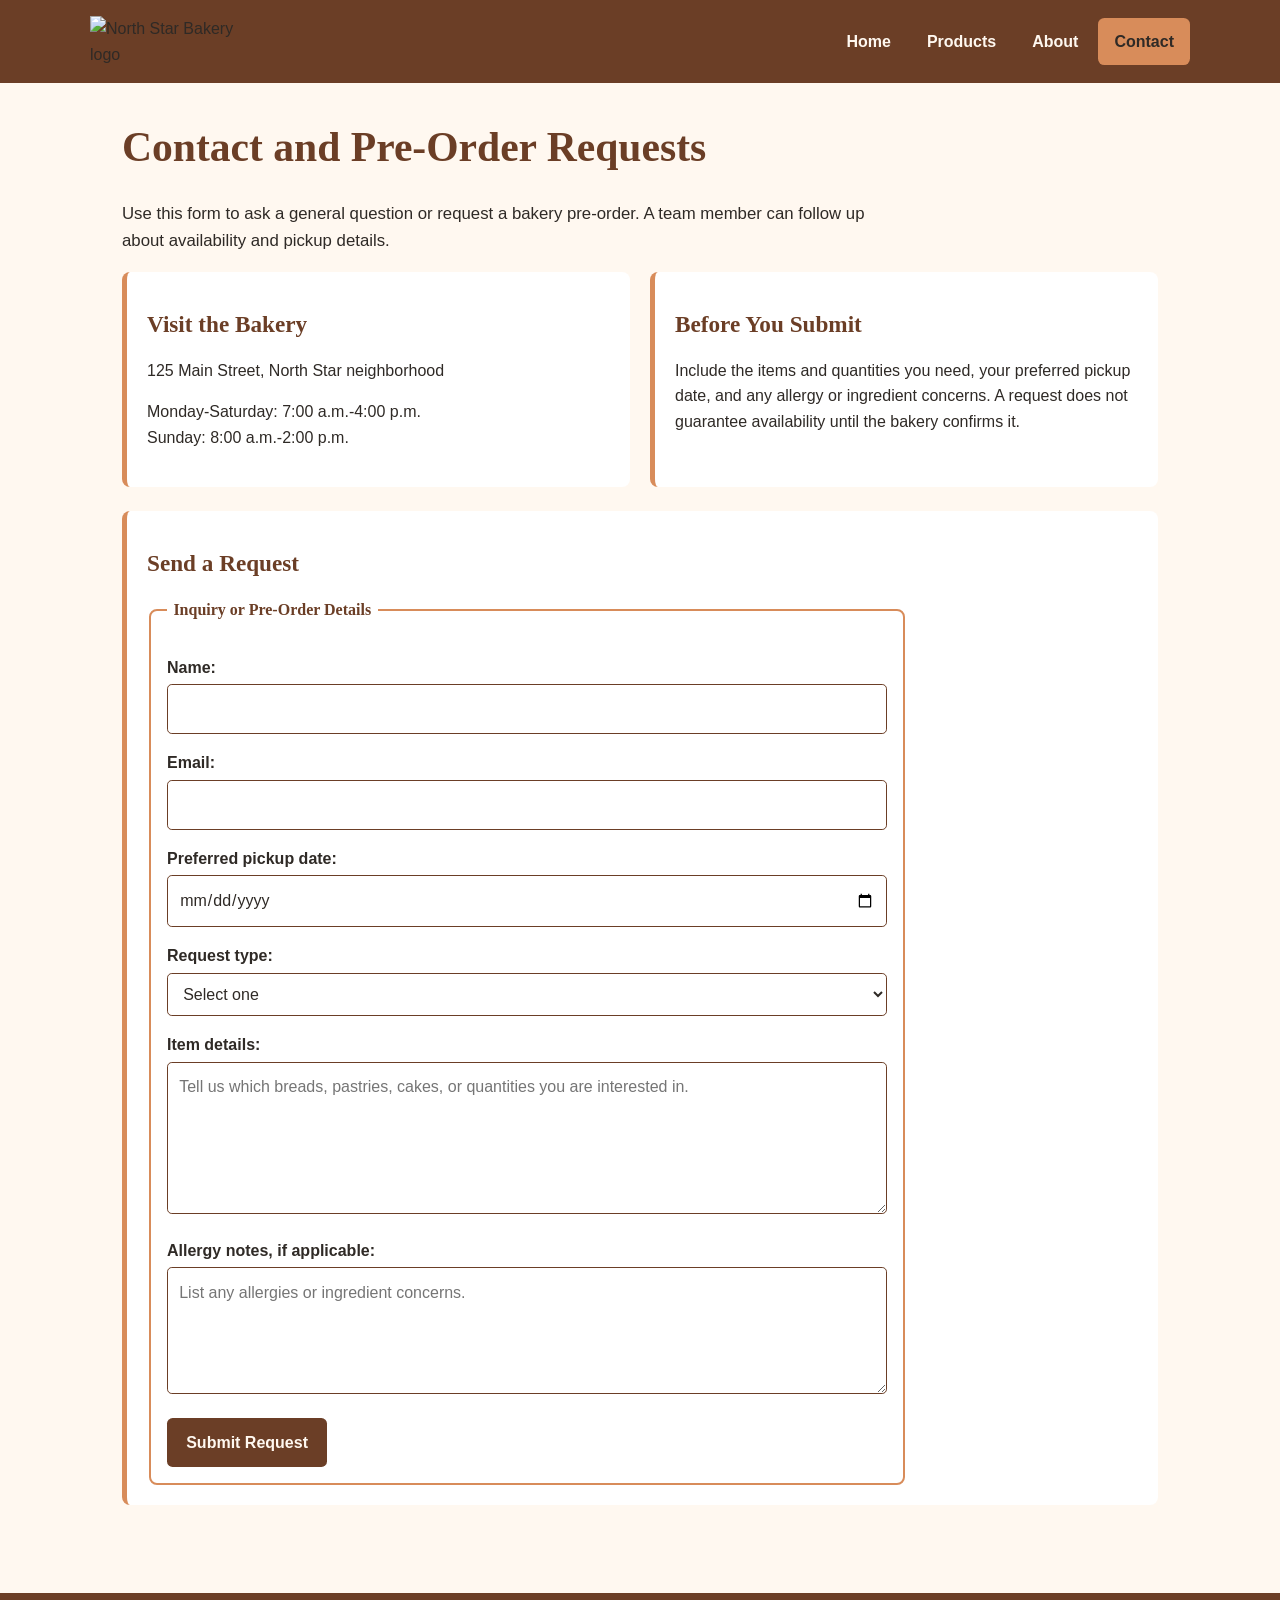
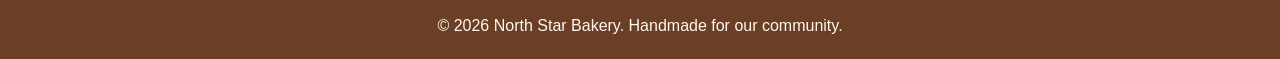
==== contact.html @ d8a86858 "Add files via upload" ====
<!DOCTYPE html>
<html lang="en">
<head>
    <meta charset="UTF-8">
    <meta name="viewport" content="width=device-width, initial-scale=1.0">
    <title>North Star Bakery | Contact</title>
    <link rel="stylesheet" href="styles.css">
</head>
<body>
    <a class="skip-link" href="#main-content">Skip to main content</a>
    <header><div class="header-inner">
        <img class="logo" src="Bakery_c/bakery-logo_c.png" alt="North Star Bakery logo">
        <nav aria-label="Main navigation"><ul>
            <li><a href="index.html">Home</a></li><li><a href="products.html">Products</a></li><li><a href="about.html">About</a></li><li><a href="contact.html" aria-current="page">Contact</a></li>
        </ul></nav>
    </div></header>

    <main id="main-content">
        <h1>Contact and Pre-Order Requests</h1>
        <p class="page-intro">Use this form to ask a general question or request a bakery pre-order. A team member can follow up about availability and pickup details.</p>

        <div class="flex-group">
            <section class="card"><h2>Visit the Bakery</h2><p>125 Main Street, North Star neighborhood</p><p>Monday-Saturday: 7:00 a.m.-4:00 p.m.<br>Sunday: 8:00 a.m.-2:00 p.m.</p></section>
            <section class="card"><h2>Before You Submit</h2><p>Include the items and quantities you need, your preferred pickup date, and any allergy or ingredient concerns. A request does not guarantee availability until the bakery confirms it.</p></section>
        </div>

        <section>
            <h2>Send a Request</h2>
            <form action="#" method="post">
                <fieldset><legend>Inquiry or Pre-Order Details</legend>
                    <p><label for="name">Name:</label><input type="text" id="name" name="name" required minlength="2" maxlength="60"></p>
                    <p><label for="email">Email:</label><input type="email" id="email" name="email" required></p>
                    <p><label for="pickup-date">Preferred pickup date:</label><input type="date" id="pickup-date" name="pickup-date" required></p>
                    <p><label for="request-type">Request type:</label><select id="request-type" name="request-type" required><option value="">Select one</option><option value="pre-order">Pre-order</option><option value="general-question">General question</option></select></p>
                    <p><label for="item-details">Item details:</label><textarea id="item-details" name="item-details" rows="5" required minlength="5" maxlength="500" placeholder="Tell us which breads, pastries, cakes, or quantities you are interested in."></textarea></p>
                    <p><label for="allergy-notes">Allergy notes, if applicable:</label><textarea id="allergy-notes" name="allergy-notes" rows="4" maxlength="300" placeholder="List any allergies or ingredient concerns."></textarea></p>
                    <button type="submit">Submit Request</button>
                </fieldset>
            </form>
        </section>
    </main>
    <footer><p>&copy; 2026 North Star Bakery. Handmade for our community.</p></footer>
</body>
</html>
---- styles.css ----
/* North Star Bakery - Touchstone 3 */
:root {
    --cream: #FFF8F0;
    --brown: #6B3E26;
    --peach: #D88C5A;
    --charcoal: #2F2A26;
}

* { box-sizing: border-box; }

body {
    margin: 0;
    background: var(--cream);
    color: var(--charcoal);
    font-family: Arial, Helvetica, sans-serif;
    font-size: 1rem;
    line-height: 1.6;
}

img, video { max-width: 100%; height: auto; }

a { color: var(--brown); }
a:hover, a:focus { color: var(--charcoal); }

.skip-link {
    position: absolute;
    left: -9999px;
    top: 0;
}
.skip-link:focus {
    left: 1rem;
    top: 1rem;
    background: var(--cream);
    color: var(--charcoal);
    padding: .75rem 1rem;
    z-index: 10;
}

header {
    background: var(--brown);
    padding: 1rem;
}

.header-inner {
    max-width: 1100px;
    margin: 0 auto;
    display: flex;
    flex-direction: column;
    align-items: center;
    gap: 1rem;
}

.logo {
    width: 150px;
    max-height: 110px;
    object-fit: contain;
}

nav ul {
    list-style: none;
    margin: 0;
    padding: 0;
    display: flex;
    flex-direction: column;
    gap: .5rem;
    text-align: center;
}

nav a {
    display: block;
    padding: .65rem 1rem;
    border-radius: .4rem;
    color: var(--cream);
    font-weight: 700;
    text-decoration: none;
}

nav a:hover, nav a:focus, nav a[aria-current="page"] {
    background: var(--peach);
    color: var(--charcoal);
}

main {
    max-width: 1100px;
    margin: 0 auto;
    padding: 1.25rem;
}

h1, h2, h3 {
    color: var(--brown);
    font-family: Georgia, "Times New Roman", serif;
    line-height: 1.2;
}

h1 {
    margin-top: .5rem;
    font-size: 2rem;
}

h2 { font-size: 1.45rem; }

.page-intro {
    max-width: 760px;
    font-size: 1.05rem;
}

section {
    margin: 1.5rem 0;
    padding: 1.25rem;
    background: #ffffff;
    border-left: .35rem solid var(--peach);
    border-radius: .5rem;
}

.hero {
    padding: 0;
    overflow: hidden;
    border-left: 0;
}

.hero img {
    display: block;
    width: 100%;
}

.hero-copy { padding: 1.25rem; }

.flex-group, .product-grid {
    display: flex;
    flex-direction: column;
    gap: 1.25rem;
}

.card {
    flex: 1 1 0;
    margin: 0;
}

figure { margin: 0; }
figcaption {
    padding-top: .65rem;
    font-style: italic;
}

audio { width: 100%; }

form { max-width: 760px; }
fieldset {
    border: 2px solid var(--peach);
    border-radius: .5rem;
    padding: 1rem;
}
legend {
    color: var(--brown);
    font-family: Georgia, "Times New Roman", serif;
    font-weight: 700;
    padding: 0 .4rem;
}

label { font-weight: 700; }
input, select, textarea {
    width: 100%;
    margin-top: .25rem;
    padding: .7rem;
    border: 1px solid var(--brown);
    border-radius: .3rem;
    font: inherit;
    color: var(--charcoal);
    background: #ffffff;
}
textarea { resize: vertical; }

button {
    border: 0;
    border-radius: .35rem;
    background: var(--brown);
    color: var(--cream);
    padding: .75rem 1.2rem;
    font: inherit;
    font-weight: 700;
    cursor: pointer;
}
button:hover, button:focus {
    background: var(--peach);
    color: var(--charcoal);
}

footer {
    background: var(--brown);
    color: var(--cream);
    text-align: center;
    padding: 1.25rem;
    margin-top: 2rem;
}
footer p { margin: 0; }

@media (min-width: 700px) {
    .header-inner {
        flex-direction: row;
        justify-content: space-between;
    }

    nav ul {
        flex-direction: row;
        gap: .25rem;
    }

    main { padding: 2rem; }
    h1 { font-size: 2.6rem; }

    .flex-group, .product-grid {
        flex-direction: row;
        align-items: stretch;
    }

    .product-grid { flex-wrap: wrap; }
    .product-grid .card { flex: 1 1 30%; }

    .media-split {
        display: flex;
        gap: 2rem;
        align-items: center;
    }
    .media-split > * { flex: 1 1 0; }
}
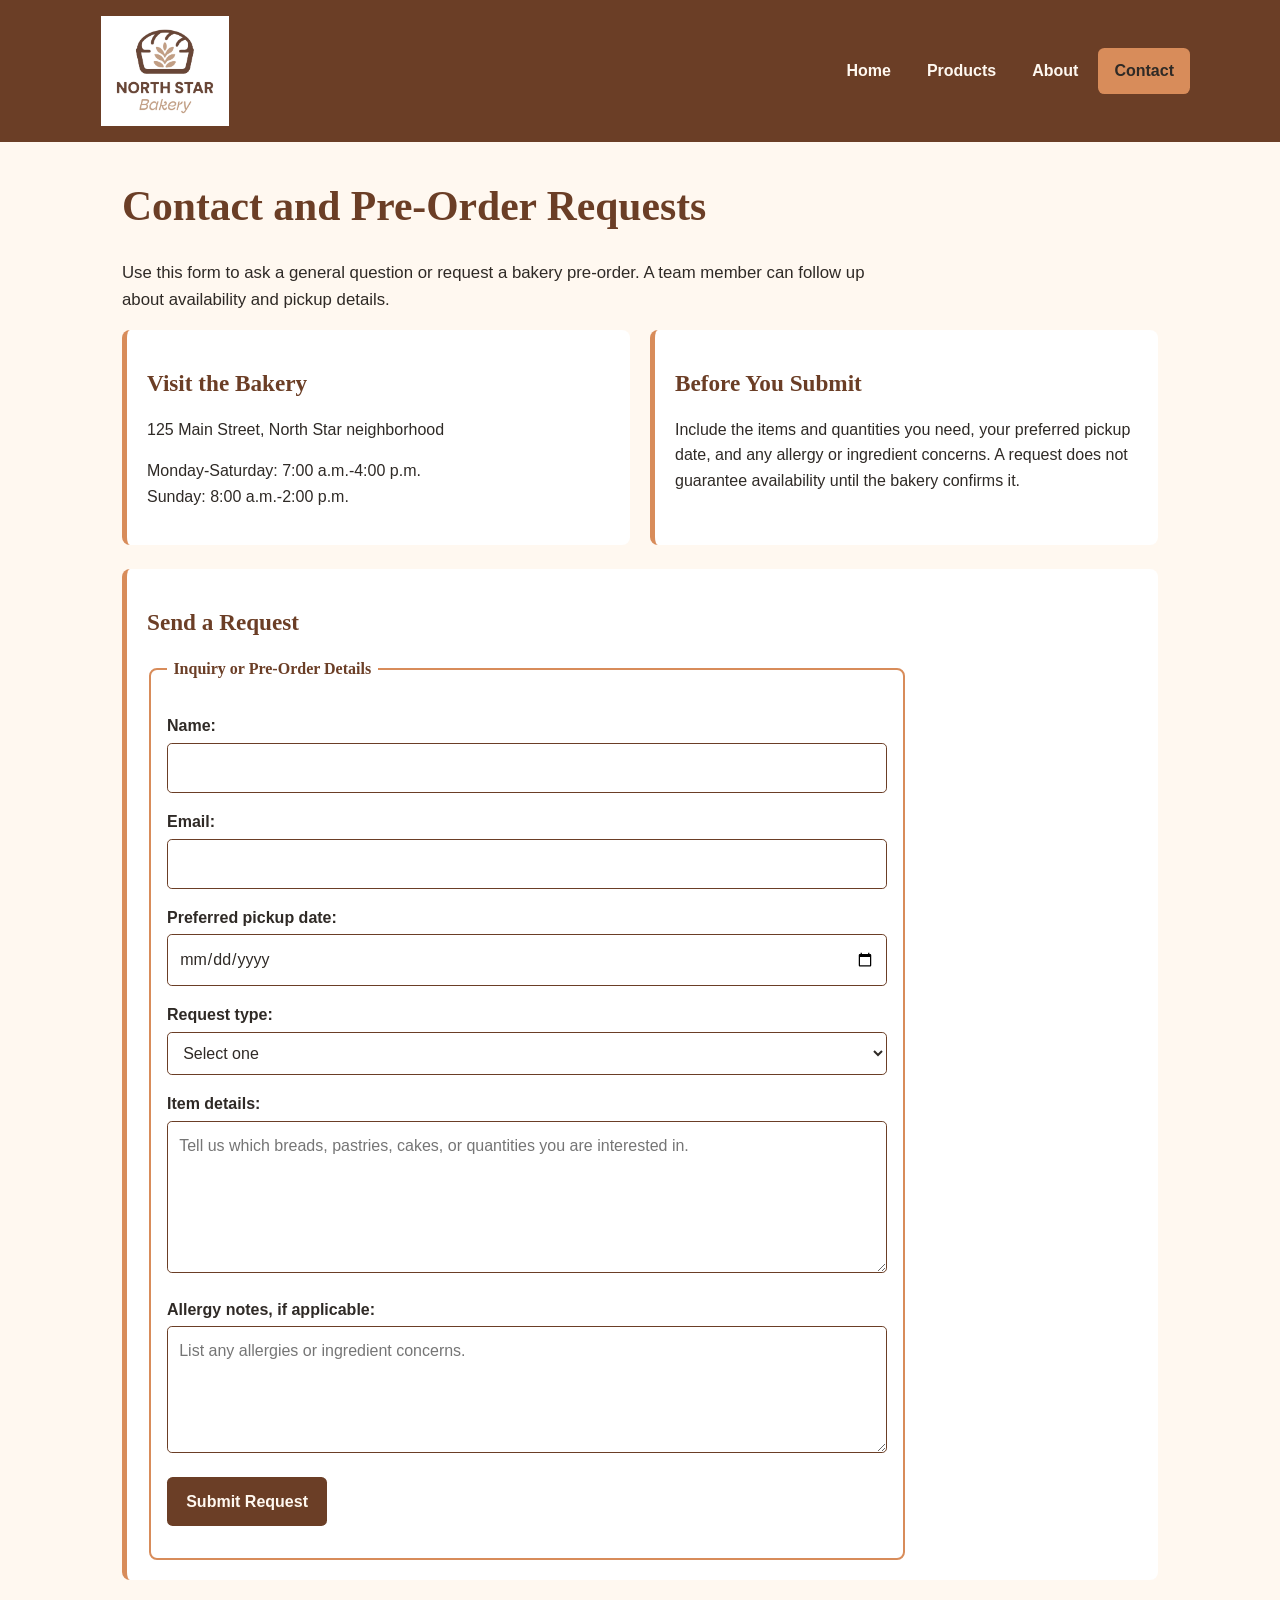
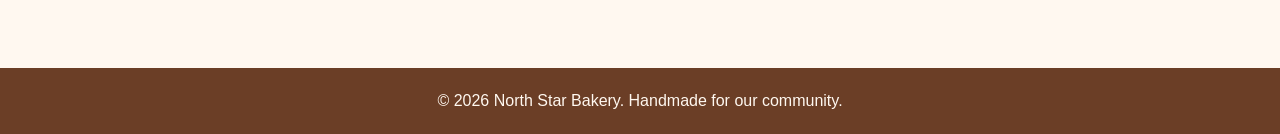
==== commit 3711d540: "Update contact.html update for interactive element" ====
--- a/contact.html
+++ b/contact.html
@@ -6,39 +6,195 @@
     <title>North Star Bakery | Contact</title>
     <link rel="stylesheet" href="styles.css">
 </head>
+
 <body>
     <a class="skip-link" href="#main-content">Skip to main content</a>
-    <header><div class="header-inner">
-        <img class="logo" src="Bakery_c/bakery-logo_c.png" alt="North Star Bakery logo">
-        <nav aria-label="Main navigation"><ul>
-            <li><a href="index.html">Home</a></li><li><a href="products.html">Products</a></li><li><a href="about.html">About</a></li><li><a href="contact.html" aria-current="page">Contact</a></li>
-        </ul></nav>
-    </div></header>
+
+    <header>
+        <div class="header-inner">
+            <img
+                class="logo"
+                src="Bakery_c/bakery-logo_c.png"
+                alt="North Star Bakery logo">
+
+            <nav aria-label="Main navigation">
+                <ul>
+                    <li><a href="index.html">Home</a></li>
+                    <li><a href="products.html">Products</a></li>
+                    <li><a href="about.html">About</a></li>
+                    <li>
+                        <a href="contact.html" aria-current="page">
+                            Contact
+                        </a>
+                    </li>
+                </ul>
+            </nav>
+        </div>
+    </header>
 
     <main id="main-content">
         <h1>Contact and Pre-Order Requests</h1>
-        <p class="page-intro">Use this form to ask a general question or request a bakery pre-order. A team member can follow up about availability and pickup details.</p>
+
+        <p class="page-intro">
+            Use this form to ask a general question or request a bakery pre-order.
+            A team member can follow up about availability and pickup details.
+        </p>
 
         <div class="flex-group">
-            <section class="card"><h2>Visit the Bakery</h2><p>125 Main Street, North Star neighborhood</p><p>Monday-Saturday: 7:00 a.m.-4:00 p.m.<br>Sunday: 8:00 a.m.-2:00 p.m.</p></section>
-            <section class="card"><h2>Before You Submit</h2><p>Include the items and quantities you need, your preferred pickup date, and any allergy or ingredient concerns. A request does not guarantee availability until the bakery confirms it.</p></section>
+            <section class="card">
+                <h2>Visit the Bakery</h2>
+
+                <p>
+                    125 Main Street, North Star neighborhood
+                </p>
+
+                <p>
+                    Monday-Saturday: 7:00 a.m.-4:00 p.m.<br>
+                    Sunday: 8:00 a.m.-2:00 p.m.
+                </p>
+            </section>
+
+            <section class="card">
+                <h2>Before You Submit</h2>
+
+                <p>
+                    Include the items and quantities you need, your preferred pickup
+                    date, and any allergy or ingredient concerns. A request does not
+                    guarantee availability until the bakery confirms it.
+                </p>
+            </section>
         </div>
 
         <section>
             <h2>Send a Request</h2>
-            <form action="#" method="post">
-                <fieldset><legend>Inquiry or Pre-Order Details</legend>
-                    <p><label for="name">Name:</label><input type="text" id="name" name="name" required minlength="2" maxlength="60"></p>
-                    <p><label for="email">Email:</label><input type="email" id="email" name="email" required></p>
-                    <p><label for="pickup-date">Preferred pickup date:</label><input type="date" id="pickup-date" name="pickup-date" required></p>
-                    <p><label for="request-type">Request type:</label><select id="request-type" name="request-type" required><option value="">Select one</option><option value="pre-order">Pre-order</option><option value="general-question">General question</option></select></p>
-                    <p><label for="item-details">Item details:</label><textarea id="item-details" name="item-details" rows="5" required minlength="5" maxlength="500" placeholder="Tell us which breads, pastries, cakes, or quantities you are interested in."></textarea></p>
-                    <p><label for="allergy-notes">Allergy notes, if applicable:</label><textarea id="allergy-notes" name="allergy-notes" rows="4" maxlength="300" placeholder="List any allergies or ingredient concerns."></textarea></p>
-                    <button type="submit">Submit Request</button>
+
+            <form id="request-form" action="#" method="post" novalidate>
+                <fieldset>
+                    <legend>Inquiry or Pre-Order Details</legend>
+
+                    <p>
+                        <label for="name">Name:</label>
+
+                        <input
+                            type="text"
+                            id="name"
+                            name="name"
+                            required
+                            minlength="2"
+                            maxlength="60">
+
+                        <span
+                            id="name-error"
+                            class="error-message"
+                            aria-live="polite">
+                        </span>
+                    </p>
+
+                    <p>
+                        <label for="email">Email:</label>
+
+                        <input
+                            type="email"
+                            id="email"
+                            name="email"
+                            required>
+
+                        <span
+                            id="email-error"
+                            class="error-message"
+                            aria-live="polite">
+                        </span>
+                    </p>
+
+                    <p>
+                        <label for="pickup-date">Preferred pickup date:</label>
+
+                        <input
+                            type="date"
+                            id="pickup-date"
+                            name="pickup-date"
+                            required>
+
+                        <span
+                            id="pickup-date-error"
+                            class="error-message"
+                            aria-live="polite">
+                        </span>
+                    </p>
+
+                    <p>
+                        <label for="request-type">Request type:</label>
+
+                        <select
+                            id="request-type"
+                            name="request-type"
+                            required>
+
+                            <option value="">Select one</option>
+                            <option value="pre-order">Pre-order</option>
+                            <option value="general-question">
+                                General question
+                            </option>
+                        </select>
+
+                        <span
+                            id="request-type-error"
+                            class="error-message"
+                            aria-live="polite">
+                        </span>
+                    </p>
+
+                    <p>
+                        <label for="item-details">Item details:</label>
+
+                        <textarea
+                            id="item-details"
+                            name="item-details"
+                            rows="5"
+                            required
+                            minlength="5"
+                            maxlength="500"
+                            placeholder="Tell us which breads, pastries, cakes, or quantities you are interested in."></textarea>
+
+                        <span
+                            id="item-details-error"
+                            class="error-message"
+                            aria-live="polite">
+                        </span>
+                    </p>
+
+                    <p>
+                        <label for="allergy-notes">
+                            Allergy notes, if applicable:
+                        </label>
+
+                        <textarea
+                            id="allergy-notes"
+                            name="allergy-notes"
+                            rows="4"
+                            maxlength="300"
+                            placeholder="List any allergies or ingredient concerns."></textarea>
+                    </p>
+
+                    <button type="submit">
+                        Submit Request
+                    </button>
+
+                    <p
+                        id="form-status"
+                        aria-live="polite">
+                    </p>
                 </fieldset>
             </form>
         </section>
     </main>
-    <footer><p>&copy; 2026 North Star Bakery. Handmade for our community.</p></footer>
+
+    <footer>
+        <p>
+            &copy; 2026 North Star Bakery. Handmade for our community.
+        </p>
+    </footer>
+
+    <script src="script.js"></script>
 </body>
-</html>+</html>
--- a/styles.css
+++ b/styles.css
@@ -134,6 +134,12 @@
 .card {
     flex: 1 1 0;
     margin: 0;
+}
+.product-grid .card img {
+    width: 100%;
+    height: 180px;
+    object-fit: cover;
+    border-radius: .5rem;
 }
 
 figure { margin: 0; }
@@ -218,8 +224,10 @@
 
     .media-split {
         display: flex;
-        gap: 2rem;
-        align-items: center;
-    }
-    .media-split > * { flex: 1 1 0; }
-}
+        flex-direction: column;
+        gap: 1.5rem
+    }
+    .media-split img {
+        width: 100%
+        height: auto;
+    }
